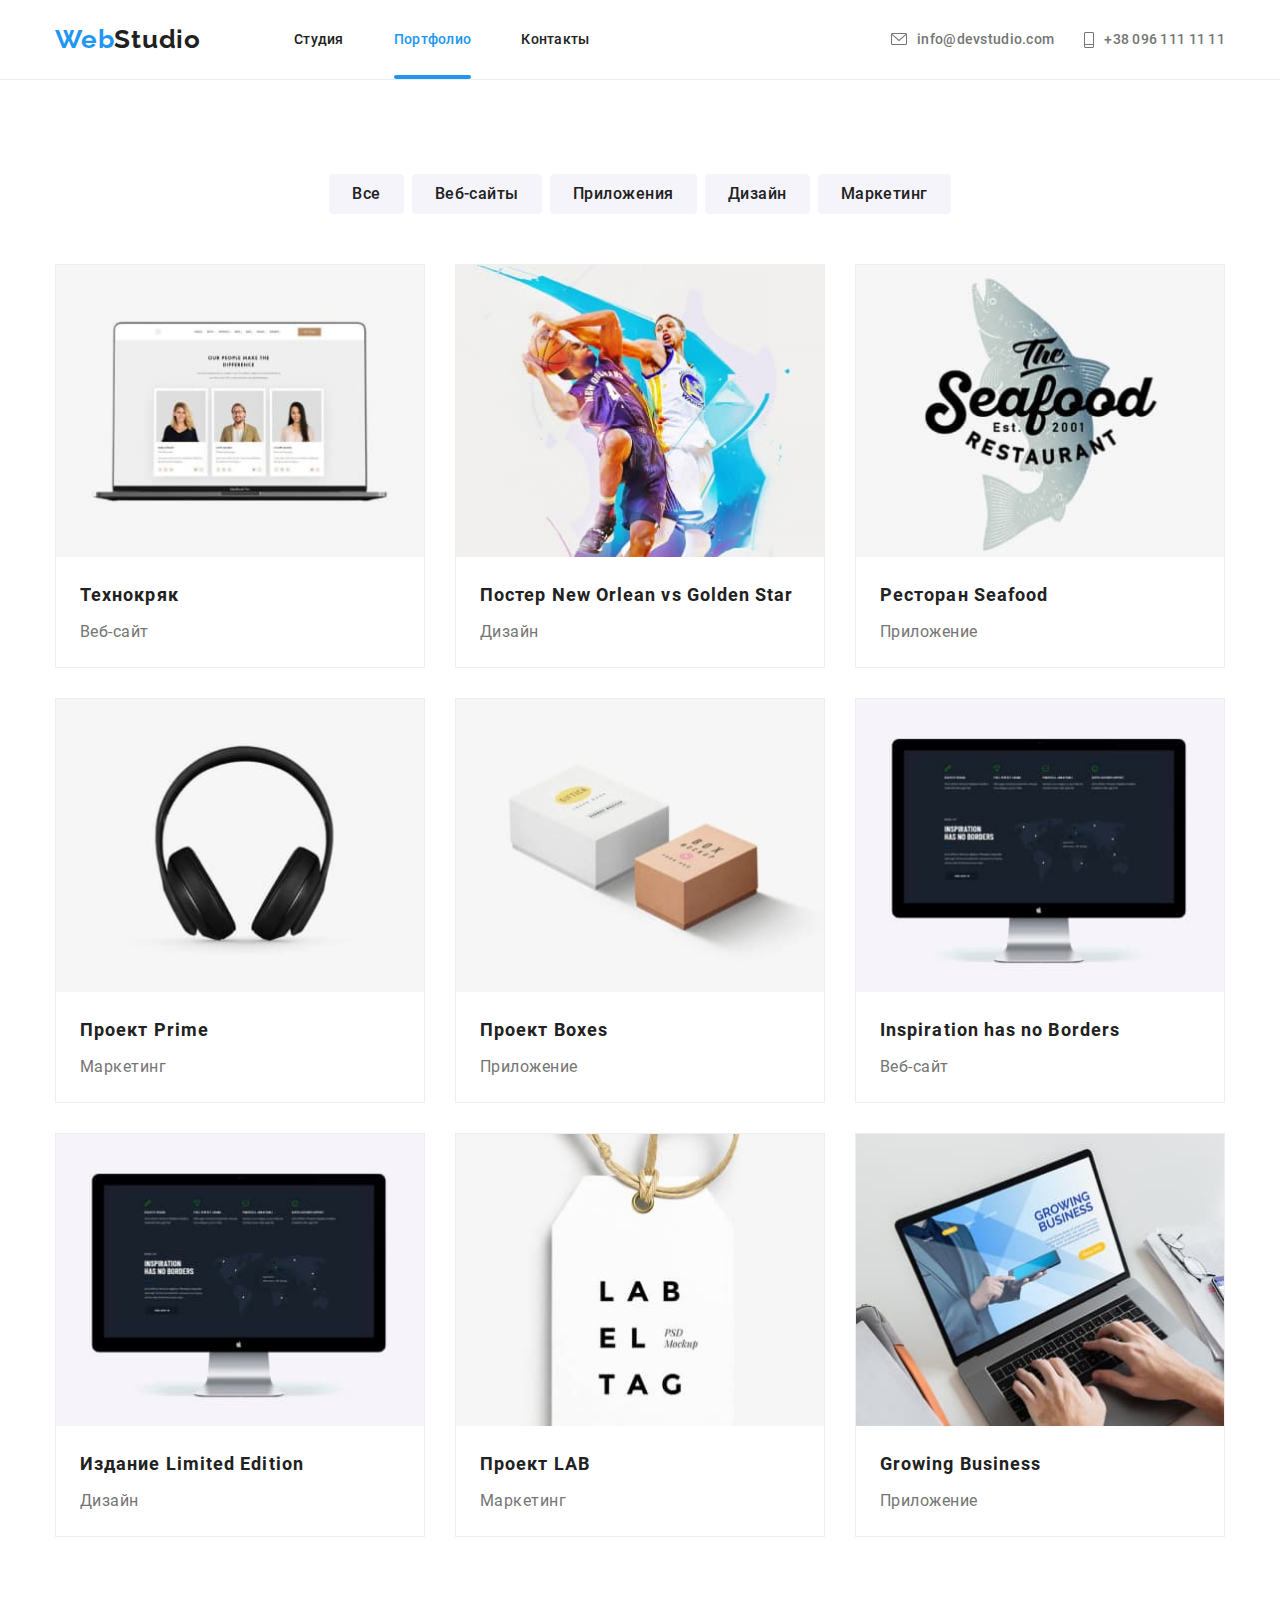
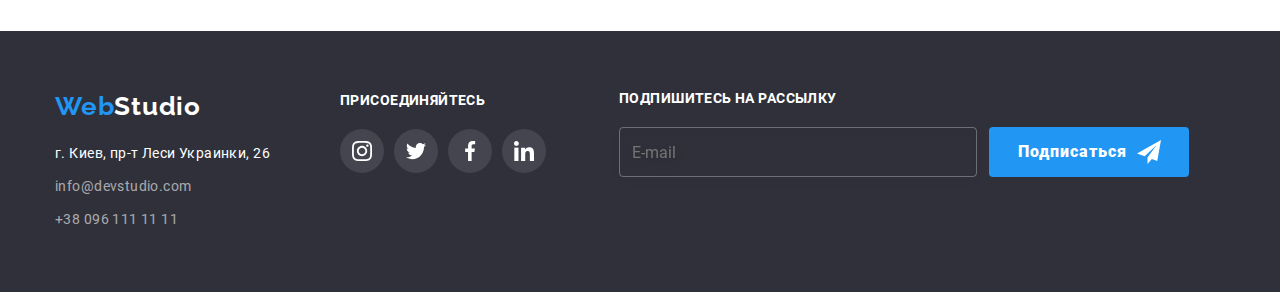
==== portfolio.html @ 69dbbf77 "Good luck" ====
<!DOCTYPE html>
<html lang="ru">

<head>
    <meta charset="UTF-8">
    <meta http-equiv="X-UA-Compatible" content="IE=edge">
    <meta name="viewport" content="width=device-width, initial-scale=1.0">
    <title>Portfolio</title>
    <link rel="stylesheet" href="css/modern-normalize.css">
    <link rel="stylesheet" href="css/styles.css">
</head>

<body>
    <header class="header header-border-bottom">
        <div class="container header-container">
            <nav class="header-navbar">
                <a href="" class="logo logo-header" href="index.html">
                    <span>Web</span><span>Studio</span>
                </a>
                <ul class="nav-menu">
                    <li class="nav-item"><a href="index.html" class="nav-link">Студия</a></li>
                    <li class="nav-item"><a href="portfolio.html" class="nav-link current">Портфолио</a></li>
                    <li class="nav-item"><a href="#" class="nav-link">Контакты</a></li>
                </ul>
            </nav>
            <ul class="header-contact-list">
                <li class="contact-item">
                    <a href="mailto:info@devstudio.com" class="nav-alt-link">
                        <svg width="16" height="12">
                            <use href="images/icons.svg#envelope"></use>
                        </svg> info@devstudio.com
                    </a>
                </li>
                <li class="contact-item">
                    <a href="tel:+380961111111" class="nav-alt-link">
                        <svg width="10" height="16">
                            <use href="images/icons.svg#smartphone"></use>
                        </svg> +38 096 111 11 11</a>
                </li>
            </ul>
        </div>
    </header>
    <main class="main">
        <section class="section works">
            <div class="container">
                <ul class="filter-buttons">
                    <li class="filter-button-item">
                        <button type="button" class="btn btn-filter">Все</button>
                    </li>
                    <li class="filter-button-item">
                        <button type="button" class="btn btn-filter">Веб-сайты</button>
                    </li>
                    <li class="filter-button-item">
                        <button type="button" class="btn btn-filter">Приложения</button>
                    </li>
                    <li class="filter-button-item">
                        <button type="button" class="btn btn-filter">Дизайн</button>
                    </li>
                    <li class="filter-button-item">
                        <button type="button" class="btn btn-filter">Маркетинг</button>
                    </li>
                </ul>
                <ul class="work-list">
                    <li class="work-item">
                        <a href="" class="work-card">
                            <div class="work-card-thumb">
                                <img src="images/portfolio/portfolio1.jpg" alt="Веб-сайт: Технокряк" width="370">
                                <p class="work-card-text">
                                    Технокряк это современная площадка распространения коронавируса. Компании используют эту платформу для цифрового шпионажа и атак на защищённые сервера конкурентов.
                                </p>
                            </div>
                            <div class="work-card-content">
                                <h3 class="work-title">Технокряк</h3>
                                <p class="work-descr">Веб-сайт</p>
                            </div>
                        </a>
                    </li>
                    <li class="work-item">
                        <a href="" class="work-card">
                            <div class="work-card-thumb">
                                <img src="images/portfolio/portfolio2.jpg" alt="Дизайн: Постер New Orlean vs Golden Star" width="370">
                                <p class="work-card-text">
                                    Постер New Orlean vs Golden Star - это лучший наш постер, который мы быстро адаптировали под нужды клиента
                                </p>
                            </div>
                            <div class="work-card-content">
                                <h3 class="work-title">Постер New Orlean vs Golden Star</h3>
                                <p class="work-descr">Дизайн</p>
                            </div>
                        </a>
                    </li>
                    <li class="work-item">
                        <a href="" class="work-card">
                            <div class="work-card-thumb">
                                <img src="images/portfolio/portfolio-1.jpg" alt="Приложение: Ресторан Seafood" width="370">
                                <p class="work-card-text">
                                    Приложение ресторана Seafood позволило быстро и эффективно оформлять заказы, вести учет блюд и ингредиентов
                                </p>
                            </div>
                            <div class="work-card-content">
                                <h3 class="work-title">Ресторан Seafood</h3>
                                <p class="work-descr">Приложение</p>
                            </div>
                        </a>
                    </li>
                    <li class="work-item">
                        <a href="" class="work-card">
                            <div class="work-card-thumb">
                                <img src="images/portfolio/portfolio-2.jpg" alt="Маркетинг: Проект Prime" width="370">
                                <p class="work-card-text">
                                    Данный проект - неплохое и компромиссное решение для внедрения современных технологий в маркетинге
                                </p>
                            </div>
                            <div class="work-card-content">
                                <h3 class="work-title">Проект Prime</h3>
                                <p class="work-descr">Маркетинг</p>
                            </div>
                        </a>
                    </li>
                    <li class="work-item">
                        <a href="" class="work-card">
                            <div class="work-card-thumb">
                                <img src="images/portfolio/portfolio5.jpg" alt="Приложение: Проект Boxes" width="370">
                                <p class="work-card-text">
                                    Lorem ipsum dolor sit, amet consectetur adipisicing elit. Consequatur quam inventore beatae? Cumque facilis, ratione facere rerum deleniti deserunt placeat, expedita eveniet magni ad perspiciatis rem dignissimos quaerat eum aspernatur? Error perferendis
                                    eveniet saepe dolorum modi expedita quam magnam, amet illum eaque cupiditate voluptatem necessitatibus quas, perspiciatis, culpa iure nesciunt similique! Fugiat, facere adipisci ipsam aspernatur impedit quaerat mollitia
                                    ullam!
                                </p>
                            </div>
                            <div class="work-card-content">
                                <h3 class="work-title">Проект Boxes</h3>
                                <p class="work-descr">Приложение</p>
                            </div>
                        </a>
                    </li>
                    <li class="work-item">
                        <a href="" class="work-card">
                            <div class="work-card-thumb">
                                <img src="images/portfolio/111.jpg" alt="Веб-сайт: Inspiration has no Borders" width="370">
                                <p class="work-card-text">
                                    Lorem ipsum dolor sit, amet consectetur adipisicing elit. Consequatur quam inventore beatae? Cumque facilis, ratione facere rerum deleniti deserunt placeat, expedita eveniet magni ad perspiciatis rem dignissimos quaerat eum aspernatur? Error perferendis
                                    eveniet saepe dolorum modi expedita quam magnam, amet illum eaque cupiditate voluptatem necessitatibus quas, perspiciatis, culpa iure nesciunt similique! Fugiat, facere adipisci ipsam aspernatur impedit quaerat mollitia
                                    ullam!
                                </p>
                            </div>
                            <div class="work-card-content">
                                <h3 class="work-title">Inspiration has no Borders</h3>
                                <p class="work-descr">Веб-сайт</p>
                            </div>
                        </a>
                    </li>
                    <li class="work-item">
                        <a href="" class="work-card">
                            <div class="work-card-thumb">
                                <img src="images/portfolio/111.jpg" alt="Дизайн: Издание Limited Edition" width="370">
                                <p class="work-card-text">
                                    Lorem ipsum dolor sit, amet consectetur adipisicing elit. Consequatur quam inventore beatae? Cumque facilis, ratione facere rerum deleniti deserunt placeat, expedita eveniet magni ad perspiciatis rem dignissimos quaerat eum aspernatur? Error perferendis
                                    eveniet saepe dolorum modi expedita quam magnam, amet illum eaque cupiditate voluptatem necessitatibus quas, perspiciatis, culpa iure nesciunt similique! Fugiat, facere adipisci ipsam aspernatur impedit quaerat mollitia
                                    ullam!
                                </p>
                            </div>
                            <div class="work-card-content">
                                <h3 class="work-title">Издание Limited Edition</h3>
                                <p class="work-descr">Дизайн</p>
                            </div>
                        </a>
                    </li>
                    <li class="work-item">
                        <a href="" class="work-card">
                            <div class="work-card-thumb">
                                <img src="images/portfolio/portfolio8.jpg" alt="Маркетинг: Проект LAB" width="370">
                                <p class="work-card-text">
                                    Lorem ipsum dolor sit, amet consectetur adipisicing elit. Consequatur quam inventore beatae? Cumque facilis, ratione facere rerum deleniti deserunt placeat, expedita eveniet magni ad perspiciatis rem dignissimos quaerat eum aspernatur? Error perferendis
                                    eveniet saepe dolorum modi expedita quam magnam, amet illum eaque cupiditate voluptatem necessitatibus quas, perspiciatis, culpa iure nesciunt similique! Fugiat, facere adipisci ipsam aspernatur impedit quaerat mollitia
                                    ullam!
                                </p>
                            </div>
                            <div class="work-card-content">
                                <h3 class="work-title">Проект LAB</h3>
                                <p class="work-descr">Маркетинг</p>
                            </div>
                        </a>
                    </li>
                    <li class="work-item">
                        <a href="" class="work-card">
                            <div class="work-card-thumb">
                                <img src="images/portfolio/2910404.jpg" alt="Приложение: Growing Business" width="370">
                                <p class="work-card-text">
                                    Lorem ipsum dolor sit, amet consectetur adipisicing elit. Consequatur quam inventore beatae? Cumque facilis, ratione facere rerum deleniti deserunt placeat, expedita eveniet magni ad perspiciatis rem dignissimos quaerat eum aspernatur? Error perferendis
                                    eveniet saepe dolorum modi expedita quam magnam, amet illum eaque cupiditate voluptatem necessitatibus quas, perspiciatis, culpa iure nesciunt similique! Fugiat, facere adipisci ipsam aspernatur impedit quaerat mollitia
                                    ullam!
                                </p>
                            </div>
                            <div class="work-card-content">
                                <h3 class="work-title">Growing Business</h3>
                                <p class="work-descr">Приложение</p>
                            </div>
                        </a>
                    </li>
                </ul>
            </div>
        </section>
    </main>
    <footer class="footer">
        <div class="container footer-container">
            <div class="address">
                <div class="logo-footer-container">
                    <a href="index.html" class="logo logo-footer">
                        <span>Web</span><span>Studio</span>
                    </a>
                </div>
                <address class="footer-address">
                <ul class="address-list">
                    <li class="address-item"><a href="" class="footer-link address-link" href="#">г. Киев, пр-т Леси Украинки, 26</a></li>
                    <li class="address-item"><a href="" class="footer-link" href="mailto:info@devstudio.com">info@devstudio.com</a> </li>
                    <li class="address-item"><a href="" class="footer-link" href="tel:+380961111111">+38 096 111 11 11</a> </li>
                </ul>
                </address>
            </div>
            <div class="socials">
                <b class="socials-title">присоединяйтесь</b>
                <ul class="socials-list">
                    <li class="soc-item">
                        <a href="" class="soc-link" href="https://www.instagram.com/">
                            <svg class="footer-social-icon" width="20" height="20">
                                <use href="images/icons.svg#instagram"></use>
                            </svg>
                        </a>
                    </li>
                    <li class="soc-item">
                        <a href="" class="soc-link" href="https://www.twitter.com/">
                            <svg class="footer-social-icon" width="20" height="20">
                                <use href="images/icons.svg#twitter"></use>
                            </svg>
                        </a>
                    </li>
                    <li class="soc-item">
                        <a href="" class="soc-link" href="https://www.facebook.com/">
                            <svg class="footer-social-icon" width="20" height="20">
                                <use href="images/icons.svg#facebook"></use>
                            </svg>
                        </a>
                    </li>
                    <li class="soc-item">
                        <a href="" class="soc-link" href="https://www.linkedin.com/">
                            <svg class="footer-social-icon" width="20" height="20">
                                <use href="images/icons.svg#linkedin"></use>
                            </svg>
                        </a>
                    </li>
                </ul>
            </div>
            <div class="subcription-block">
                <form class="subscribe-form" action="/" method="POST" name="subscribe">
                    <label for="email_subscribe" class="subsc-email-title">подпишитесь на рассылку</label>
                    <input type="email" class="subsc-email-input" placeholder="E-mail" id="email_subscribe" />
                    <button type="submit" class="subsc-button">
                        Подписаться
                        <svg class="subsc-icon-send" width="24" height="24">
                            <use href="images/icons.svg#icon_send"></use>
                        </svg>
                    </button>
                </form>
            </div>
        </div>
    </footer>
</body>

</html>
---- css/styles.css ----
@import url(../css/fonts.css);
@import url(../css/vars.css);

/* Для всього тіла сторінки */

body {
    color: var(--main-color);
    background-color: var(--bg-color);
    font-family: "Roboto", sans-serif;
    margin: 0;
    padding: 0;
}

.visually-hidden {
    position: absolute;
    width: 1px;
    height: 1px;
    margin: -1px;
    border: 0;
    padding: 0;
    white-space: nowrap;
    clip-path: inset(100%);
    clip: rect(0 0 0 0);
    overflow: hidden;
}


/* для всіх кнопок */

.btn {
    cursor: pointer;
}


/* для всіх p */

p {
    margin: 0;
    padding: 0;
}

img {
    display: block;
    max-width: 100%;
    height: auto;
}


/* глобальний контейнер */

.container {
    width: 1200px;
    padding-left: 15px;
    padding-right: 15px;
    margin: 0 auto;
}


/* для всіх секцій */

.section {
    padding-top: 94px;
    padding-bottom: 94px;
}


/* колір посилання на поточну сторінку в nav */

a.current {
    color: var(--hover-color);
    position: relative;
}

.current::after {
    position: absolute;
    content: '';
    opacity: 1;
    display: block;
    bottom: 0;
    cursor: pointer;
    width: 100%;
    height: 4px;
    margin-top: 8px;
    background-color: var(--hover-color);
    background-size: auto;
    border-radius: 2px;
}


/****************************/


/*           Modal          */


/****************************/

.backdrop.is-hidden {
    visibility: hidden;
    opacity: 0;
    pointer-events: none;
}

.backdrop {
    position: fixed;
    top: 0;
    left: 0;
    right: 0;
    width: 100%;
    height: 100%;
    overflow-y: scroll;
    background-color: rgba(0, 0, 0, 0.2);
    opacity: 1;
    visibility: visible;
    transition: opacity 250ms cubic-bezier(0.4, 0, 0.2, 1), visibility 250ms cubic-bezier(0.4, 0, 0.2, 1);
}

.backdrop .close {
    position: absolute;
    top: 8px;
    right: 8px;
    width: 30px;
    height: 30px;
    border: 0;
    border-radius: 50%;
    background: var(--bg-color);
    box-shadow: 0px 2px 1px rgba(0, 0, 0, 0.2), 0px 1px 1px rgba(0, 0, 0, 0.14), 0px 1px 3px rgba(0, 0, 0, 0.12);
    cursor: pointer;
}

.form-icon-close {
    display: block;
    fill: black;
    transition: fill 250ms cubic-bezier(0.4, 0, 0.2, 1)
}

.backdrop .close:hover .form-icon-close,
.backdrop .close:focus .form-icon-close {
    fill: var(--hover-color);
}

.form-backdrop {
    position: absolute;
    top: 50%;
    transform: translate(-50%, -50%);
    left: 50%;
    padding: 40px;
    width: 528px;
    height: 581px;
    background-color: var(--bg-color);
    box-shadow: 0px 2px 1px rgba(0, 0, 0, 0.2), 0px 1px 1px rgba(0, 0, 0, 0.14), 0px 1px 3px rgba(0, 0, 0, 0.12);
    border-radius: 4px;
}

@media screen and (max-height: 580px) {
    .form-backdrop {
        top: 0;
        height: 100%;
        transform: translate(-50%, 0);
        overflow: auto;
    }
}

.order-title {
    margin-top: 0;
    font-style: normal;
    font-weight: 700;
    font-size: 20px;
    line-height: 1.15;
    text-align: center;
    letter-spacing: 0.03em;
    color: #212121;
}

.form-group {
    margin-top: 10px;
}

.form-alt-group {
    margin-top: 20px;
    margin-bottom: 30px;
    text-align: center;
    position: relative;
}

.form-label {
    margin-bottom: 4px;
    line-height: 1.14;
    font-family: 'Roboto';
    font-style: normal;
    font-weight: 400;
    font-size: 12px;
    letter-spacing: 0.01em;
    color: var(--secondary-color)
}

.input-container {
    position: relative;
}

.form-input {
    width: 100%;
    height: 38px;
    display: block;
    background-color: var(--bg-color);
    margin: 0;
    padding: 10px 20px;
    padding-left: 40px;
    font: inherit;
    box-shadow: none;
    border: 1px solid rgba(33, 33, 33, 0.2);
    border-radius: 4px;
    outline: none;
    transition-property: border-color;
    transition-duration: 250ms;
    transition-timing-function: cubic-bezier(0.4, 0, 0.2, 1);
}

.area-input {
    width: 100%;
    height: 120px;
    padding-left: 12px;
    padding-right: 12px;
    padding-top: 16px;
    padding-bottom: 16px;
    font: inherit;
    box-shadow: none;
    border: 1px solid rgba(33, 33, 33, 0.2);
    border-radius: 4px;
    outline: none;
    transition-property: border-color;
    transition-duration: 250ms;
    transition-timing-function: cubic-bezier(0.4, 0, 0.2, 1);
}

.area-input:focus {
    border-color: var(--hover-color);
}

.form-icon {
    position: absolute;
    top: 50%;
    left: 10px;
    transform: translateY(-50%);
    fill: var(--main-color);
    transition-property: fill;
    transition-duration: 250ms;
    transition-timing-function: cubic-bezier(0.4, 0, 0.2, 1);
}

.form-input:focus {
    border-color: var(--hover-color);
}

.form-input:focus+.form-icon {
    fill: var(--hover-color);
}

.from-agree-text {
    color: var(--secondary-color);
    font-family: 'Roboto';
    font-weight: 400;
    font-size: 14px;
    line-height: 1.71;
    letter-spacing: 0.03em;
}

.from-agree-text a {
    color: var(--hover-color);
}

.form-label-checkbox {
    display: flex;
    justify-content: flex-start;
    align-items: center;
}

.check-container {
    width: 16px;
    height: 15px;
    border: 2px solid var(--main-color);
    border-radius: 4px;
    margin-right: 7px;
}

.form-icon-check {
    display: none;
}

.form-checkbox:checked+.form-label-checkbox .check-container {
    background-color: var(--hover-color);
    border-color: var(--hover-color);
}

.form-checkbox:checked+.form-label-checkbox .form-icon-check {
    display: block;
}

.button-container {
    margin-top: 30px;
    display: flex;
    align-items: center;
    justify-content: center;
}

.form-button {
    background-color: var(--hover-color);
    color: var(--bg-color);
    display: inline-block;
    vertical-align: middle;
    cursor: pointer;
    font-size: 16px;
    line-height: 1.87;
    text-decoration: none;
    border: none;
    box-shadow: 0px 4px 4px rgb(0 0 0 / 15%);
    border-radius: 4px;
    min-width: 200px;
    min-height: 50px;
    letter-spacing: 0.06em;
    transition-property: background-color;
    transition-duration: 250ms;
    transition-timing-function: cubic-bezier(0.4, 0, 0.2, 1);
}

.form-button:hover,
.form-button:focus {
    background-color: var(--btn-hover-color);
}


/****************************/


/*          header          */


/****************************/

.header {
    border-bottom: 1px solid transparent;
    height: 80px;
}

.header-container {
    display: flex;
    align-items: center;
    justify-content: space-between;
    height: 100%;
}


/* на сторінці portfolio */

.header-border-bottom {
    border-bottom: 1px solid var(--border-color);
}


/* Панель навігації шапки - nav */

.header-navbar {
    display: flex;
    align-items: center;
}


/* Меню навігації */

.nav-menu {
    display: flex;
    list-style: none;
    padding: 0;
    margin: 0;
}


/* Елемент меню навігації, крім останнього */

.nav-item:not(:last-child) {
    margin-right: 50px;
}


/* посилання в елементах меню шапки */

.nav-link {
    padding-top: 32px;
    padding-bottom: 32px;
    font-weight: 500;
    font-size: 14px;
    line-height: 1.14;
    letter-spacing: 0.02em;
    text-decoration: none;
    color: var(--main-color);
    transition-property: color;
    transition-duration: 250ms;
    transition-timing-function: cubic-bezier(0.4, 0, 0.2, 1);
}


/* hover і focus посилання в елементах меню шапки */

.nav-link:hover,
.nav-link:focus {
    color: var(--hover-color);
}


/* список контактів в шапці */

.header-contact-list {
    display: flex;
    list-style: none;
    padding: 0;
    margin: 0;
}


/* елемент списку контактів в шапці, крім останнього */

.contact-item:not(:last-child) {
    margin-right: 30px;
}


/* посилання в елементах списку контактів шапки */

.nav-alt-link {
    display: flex;
    align-items: center;
    -webkit-box-align: center;
    font-weight: 500;
    font-size: 14px;
    line-height: 1.14;
    letter-spacing: 0.02em;
    text-decoration: none;
    color: var(--secondary-color);
    transition-property: color;
    transition-duration: 250ms;
    transition-timing-function: cubic-bezier(0.4, 0, 0.2, 1);
}


/* hover і focus посилання в елементах меню шапки */

.nav-alt-link:hover,
.nav-alt-link:focus {
    color: var(--hover-color);
}

.nav-alt-link svg {
    fill: var(--secondary-color);
    margin-right: 10px;
    transition-property: fill;
    transition-duration: 250ms;
    transition-timing-function: cubic-bezier(0.4, 0, 0.2, 1);
}

.nav-alt-link:hover svg,
.nav-alt-link:focus svg {
    fill: var(--hover-color);
}


/* текстовий логотип */

.logo {
    text-decoration: none;
    font-family: "Raleway", sans-serif;
    font-weight: 700;
    font-size: 26px;
    color: var(--main-color);
    line-height: 1.19;
    letter-spacing: 0.03em;
}


/* преша частина текстового логотипу */

.logo>span:first-child {
    color: var(--hover-color);
}


/* logo-header*/

.logo-header {
    margin-right: 93px;
}


/****************************/


/*        index.html        */


/****************************/


/* секція hero */

.hero {
    padding-top: 200px;
    padding-bottom: 200px;
    text-align: center;
    background-color: var(--bg-hero-color);
    background-image: linear-gradient(to right, rgba(47, 48, 58, 0.4), rgba(47, 48, 58, 0.8)), url('../images/hero.jpeg');
    background-repeat: no-repeat;
    background-size: cover;
    background-position: center;
    background-attachment: fixed;
}


/* основний надпис секції */

.hero-title {
    margin: 0 auto;
    width: 696px;
    font-weight: 900;
    font-size: 44px;
    line-height: 1.36;
    text-align: center;
    letter-spacing: 0.06em;
    text-transform: uppercase;
    color: var(--bg-color);
}


/* основна (і єдина) кнопка в hero - замовити  */

.order-btn {
    width: 200px;
    height: 50px;
    margin-top: 30px;
    background-color: var(--hover-color);
    border: 1px solid var(--hover-color);
    border-radius: 4px;
    font-family: "Roboto";
    font-weight: 700;
    font-size: 16px;
    line-height: 1.88;
    text-align: center;
    letter-spacing: 0.06em;
    color: var(--bg-color);
    transition-property: background-color, box-shadow;
    transition-duration: 250ms;
    transition-timing-function: cubic-bezier(0.4, 0, 0.2, 1);
}

.order-btn:hover,
.order-btn:focus {
    box-shadow: 0px 4px 4px rgba(0, 0, 0, 0.15);
    background-color: var(--btn-hover-color);
}


/* список характеристик */

.detail-list {
    list-style: none;
    display: flex;
    padding: 0;
    margin: 0;
}


/* елемент списку характеристик */

.detail-item {
    width: 270px;
}


/* icon advantage */

.icon-adv-container {
    display: flex;
    align-items: center;
    -webkit-box-align: center;
    justify-content: center;
    height: 120px;
    margin-bottom: 30px;
    border-radius: 4px;
    background-color: #f5f4fa;
}


/* елемент списку характеристик - відступи */

.detail-item:not(:last-child) {
    margin-right: 30px;
}


/* заголовки в елементах списку характерситик */

.detail-title {
    font-weight: 700;
    font-size: 14px;
    line-height: 1.14;
    letter-spacing: 0.03em;
    text-transform: uppercase;
    padding: 0;
    margin: 0;
}


/* текст в елементах списку характерситик */

.detail-descr {
    font-size: 14px;
    line-height: 1.71;
    letter-spacing: 0.03em;
    color: var(--secondary-color);
    margin: 0;
    margin-top: 10px;
}


/* секція - чим займається веб-студія */

.activity-section {
    padding-top: 0;
}


/* заголовок секції зайнятості */

.activity-title {
    font-weight: 700;
    font-size: 36px;
    line-height: 1.17;
    text-align: center;
    letter-spacing: 0.03em;
    margin-top: 0;
    margin-bottom: 50px;
    padding: 0;
}


/* список з зображеннями зайнятості */

.img-activity-container {
    display: flex;
    list-style: none;
    padding: 0;
    margin: 0;
}


/* елемент списку зайнятості - відступи */

.activity-item:not(:last-child) {
    margin-right: 30px;
}

.activity-item {
    position: relative;
}

.activity-descr {
    position: absolute;
    bottom: 0;
    width: 100%;
    background: rgba(47, 48, 58, 0.8);
    color: #fff;
    text-align: center;
    border-radius: 0px 0px 4px 4px;
    font-weight: 700;
    font-size: 14px;
    line-height: 1.14;
    padding-top: 27px;
    padding-bottom: 27px;
    margin: 0;
}


/* секція опису команди */

.team {
    background-color: var(--button-border-color);
}


/* заголовк секції команди */

.team-title {
    font-weight: 700;
    font-size: 36px;
    line-height: 1.17;
    text-align: center;
    letter-spacing: 0.03em;
    color: var(--main-color);
    padding: 0;
    margin-top: 0;
    margin-bottom: 50px;
}


/* список працівників компанії з зображеннями */

.img-team-container {
    display: flex;
    list-style: none;
    padding: 0;
    margin: 0;
}


/* елемент списку - працівник */

.team-item {
    background: var(--bg-color);
    /* material shadow v1 */
    box-shadow: 0px 1px 3px rgba(0, 0, 0, 0.12), 0px 1px 1px rgba(0, 0, 0, 0.14), 0px 2px 1px rgba(0, 0, 0, 0.2);
    border-radius: 0px 0px 4px 4px;
    padding-bottom: 30px;
}


/* елемент списку - працівник - відступ */

.team-item:not(:last-child) {
    margin-right: 30px;
}


/* Прізвище, ім'я - як тайтл */

.teammate {
    font-weight: 500;
    font-size: 16px;
    line-height: 1.19;
    letter-spacing: 0.03em;
    text-align: center;
    margin: 0;
    padding: 0;
    margin-top: 30px;
}


/* посада працівника */

.position {
    font-size: 16px;
    line-height: 1.19;
    text-align: center;
    letter-spacing: 0.03em;
    color: var(--secondary-color);
    margin-top: 10px;
    margin-bottom: 16px;
}


/* social */

.teammate-social {
    display: flex;
    align-items: center;
    justify-content: center;
}

.teammate-social-link {
    display: flex;
    height: 44px;
    border-radius: 50%;
    padding: 12px;
    -webkit-box-pack: center;
    -ms-flex-pack: center;
    justify-content: center;
    -webkit-box-align: center;
    -ms-flex-align: center;
    align-items: center;
    transition-property: background-color;
    transition-duration: 250ms;
    transition-timing-function: cubic-bezier(0.4, 0, 0.2, 1);
}

.teammate-social-link:hover,
.teammate-social-link:focus {
    background-color: var(--hover-color);
}

.teammate-social-link:not(:last-child) {
    margin-right: 10px;
}

.teammate-social-icon {
    fill: var(--social-icon-fill);
    transition-property: fill;
    transition-duration: 250ms;
    transition-timing-function: cubic-bezier(0.4, 0, 0.2, 1);
}

.teammate-social-link:hover .teammate-social-icon,
.teammate-social-link:focus .teammate-social-icon {
    fill: var(--bg-color);
}


/* Постійні клієнти - h2 */

.clients-title {
    font-weight: 700;
    font-size: 36px;
    line-height: 1.17;
    text-align: center;
    letter-spacing: 0.03em;
    color: var(--main-color);
    padding: 0;
    margin-top: 0;
    margin-bottom: 50px;
}


/* ul - clients */

.clients-list {
    display: flex;
    list-style: none;
    padding: 0;
    margin: 0;
    justify-content: center;
}

.client-item {
    width: calc((100% - 5 * 30px) / 6);
    margin-bottom: 0;
}

.client-item:not(:last-child) {
    margin-right: 30px;
}

.client-link {
    display: flex;
    -webkit-box-pack: center;
    justify-content: center;
    -webkit-box-align: center;
    align-items: center;
    height: 90px;
    border: 1px solid var(--social-icon-fill);
    border-radius: 4px;
    color: var(--social-icon-fill);
    transition-property: border;
    transition-duration: 250ms;
    transition-timing-function: cubic-bezier(0.4, 0, 0.2, 1);
}

.icon-company {
    fill: var(--social-icon-fill);
    transition-property: fill;
    transition-duration: 250ms;
    transition-timing-function: cubic-bezier(0.4, 0, 0.2, 1);
}

.client-link:hover,
.client-link:focus {
    border: 1px solid var(--hover-color);
}

.client-link:hover .icon-company,
.client-link:focus .icon-company {
    fill: var(--hover-color);
}


/****************************/


/*      portfolio.html      */


/****************************/


/* список секції фільтру */

.filter-buttons {
    display: flex;
    list-style: none;
    justify-content: center;
    flex-wrap: wrap;
    padding: 0;
    margin-top: 0;
    margin-bottom: 50px;
}


/* елемент списку фільтру */

.filter-button-item:not(:last-child) {
    margin-right: 8px;
}


/* кнопки у фільтрі */

.btn-filter {
    padding-left: 22px;
    padding-right: 22px;
    padding-top: 6px;
    padding-bottom: 6px;
    font-family: Roboto;
    font-size: 16px;
    font-weight: 500;
    color: var(--main-color);
    background-color: var(--button-border-color);
    border: 1px solid var(--button-border-color);
    border-radius: 4px;
    line-height: 1.62;
    letter-spacing: 0.03em;
    transition-property: background-color, border, color, box-shadow;
    transition-duration: 250ms;
    transition-timing-function: cubic-bezier(0.4, 0, 0.2, 1);
}


/* hover і focus кнопки у фільтрі */

.btn-filter:hover,
.btn-filter:focus {
    background-color: var(--hover-color);
    border: 1px solid var(--hover-color);
    color: var(--bg-color);
    box-shadow: 0px 3px 1px rgba(0, 0, 0, 0.1), 0px 1px 2px rgba(0, 0, 0, 0.08), 0px 2px 2px rgba(0, 0, 0, 0.12);
}


/* список робіт */

.work-list {
    list-style: none;
    display: flex;
    flex-wrap: wrap;
    padding: 0;
    margin-right: 0;
    margin-bottom: 0;
    margin-left: calc(-1 * var(--work-card-set-gap));
    margin-top: calc(-1 * var(--work-card-set-gap));
}


/* елемент списку робіт - li */

.work-item {
    flex-basis: calc(100% / 3 - var(--work-card-set-gap));
    margin-left: var(--work-card-set-gap);
    margin-top: var(--work-card-set-gap);
}


/* елемент списку робіт - article */

.work-card {
    box-sizing: border-box;
    overflow: hidden;
    display: block;
    text-decoration: none;
    color: currentColor;
    border: 1px solid var(--item-border-color);
    transition-property: box-shadow;
    transition-duration: 250ms;
    transition-timing-function: cubic-bezier(0.4, 0, 0.2, 1);
}

.work-card:hover,
.work-card:focus {
    box-shadow: 0px 1px 1px rgba(0, 0, 0, 0.12), 0px 4px 4px rgba(0, 0, 0, 0.06), 1px 4px 6px rgba(0, 0, 0, 0.16);
}


/* текстовий контент списку робіт  - контейнер */

.work-card-content {
    padding-top: 20px;
    padding-bottom: 20px;
    padding-left: 24px;
    padding-right: 24px;
}


/* заголовки елементів списку робіт */

.work-title {
    font-weight: 700;
    font-size: 18px;
    line-height: 2;
    letter-spacing: 0.06em;
    margin-bottom: 4px;
    margin-top: 0;
    margin-left: 0;
    margin-right: 0;
    padding: 0;
}


/* тексти елементів списку робіт  */

.work-descr {
    font-weight: 400;
    font-size: 16px;
    line-height: 1.88;
    letter-spacing: 0.03em;
    margin: 0;
    padding: 0;
    color: var(--secondary-color);
}

.work-card-thumb {
    position: relative;
    overflow: hidden;
}

.work-card-text {
    position: absolute;
    top: 0;
    opacity: 0;
    padding: 63px 24px 63px 24px;
    align-items: center;
    width: 100%;
    height: 100%;
    background-color: rgba(33, 149, 243, 0.9);
    border-top-left-radius: 5px;
    border-top-right-radius: 5px;
    border-bottom: 0;
    margin: 0;
    color: #fff;
    font-weight: 400;
    font-size: 18px;
    line-height: 1.56;
    letter-spacing: 0.03em;
    transform: translateY(294px);
    transition-property: opacity, transform;
    transition-duration: 250ms;
    transition-timing-function: cubic-bezier(0.4, 0, 0.2, 1);
}

.work-card:hover .work-card-text,
.work-card:focus .work-card-text {
    opacity: 1;
    transform: translateY(0px)
}


/*****************************/


/*           футер           */


/*****************************/


/* футер */

.footer {
    background-color: var(--alt-bg-color);
    padding-top: 60px;
    padding-bottom: 60px;
}

.address {
    margin-right: 70px;
}


/* лого в футері */

.logo-footer-container {
    margin-bottom: 20px;
}


/* друга частина лого в футері */

.logo-footer span:last-child {
    color: var(--bg-color);
}


/* елемент address футеру */

.footer-address {
    margin: 0;
    padding: 0;
}


/* список контактів у футері */

.address-list {
    list-style: none;
    padding: 0;
    margin: 0;
}


/* елементи списку контактів у футері */

.address-item:not(:last-child) {
    margin-bottom: 9px;
}


/* посилання контактів у футері */

.footer-link {
    font-style: normal;
    text-decoration: none;
    color: var(--footer-link-color);
    font-size: 14px;
    line-height: 1.71;
    letter-spacing: 0.03em;
}


/* притаманно лише для адреси */

.address-link {
    color: var(--bg-color);
}

.footer-container {
    display: flex;
    flex-wrap: nowrap;
}

.socials {
    margin-right: 73px;
}

.socials-title {
    text-transform: uppercase;
    display: inline-block;
    margin-bottom: 20px;
    font-weight: 700;
    font-size: 14px;
    line-height: 1.14;
    letter-spacing: 0.03em;
    color: var(--bg-color);
}

.socials-list {
    display: flex;
    list-style: none;
    margin: 0;
    padding: 0;
}

.soc-item:not(:last-child) {
    margin-right: 10px;
}

.soc-link {
    display: flex;
    justify-content: center;
    align-items: center;
    width: 44px;
    height: 44px;
    border-radius: 50%;
    background-color: rgba(255, 255, 255, 0.1);
    color: var(--bg-color);
    transition-property: background-color;
    transition-duration: 250ms;
    transition-timing-function: cubic-bezier(0.4, 0, 0.2, 1);
}

.soc-link:hover,
.soc-link:focus {
    background-color: var(--hover-color);
}

.footer-social-icon {
    fill: var(--bg-color);
}

.subcription-block {
    width: 570px;
}

.subscribe-form {
    display: flex;
    align-items: flex-start;
    justify-content: center;
    flex-direction: column;
    position: relative;
}

.subsc-email-title {
    font-weight: 700;
    font-size: 14px;
    line-height: 1.14;
    letter-spacing: 0.03em;
    color: var(--bg-color);
    text-transform: uppercase;
    margin-bottom: 20px;
}

.subsc-email-input {
    width: 358px;
    height: 50px;
    font-size: 16px;
    padding-left: 12px;
    border: 1px solid rgba(255, 255, 255, 0.3);
    filter: drop-shadow(0px 4px 4px rgba(0, 0, 0, 0.15));
    border-radius: 4px;
    background-color: inherit;
    color: #757575;
}

.subsc-button {
    position: absolute;
    margin-bottom: 0;
    bottom: 0;
    right: 0;
    width: 200px;
    display: flex;
    justify-content: left;
    align-items: center;
    font-weight: 900;
    padding-top: 10px;
    padding-bottom: 10px;
    padding-left: 29px;
    padding-right: 28px;
    overflow: hidden;
    border: 0;
    background-color: var(--hover-color);
    color: var(--bg-color);
    font-size: 16px;
    line-height: 1.87;
    text-decoration: none;
    border-radius: 4px;
    min-width: 200px;
    min-height: 50px;
    letter-spacing: 0.06em;
    transition-property: background-color;
    transition-duration: 500ms;
    transition-timing-function: cubic-bezier(0.4, 0, 0.2, 1);
}

.subsc-button .subsc-icon-send {
    position: absolute;
    right: 28px;
    transition-property: transform;
    transition-duration: 250ms;
    transition-timing-function: cubic-bezier(0.4, 0, 0.2, 1);
}

.subsc-button:hover,
.subsc-button:focus {
    background-color: var(--btn-hover-color);
}

.subsc-button:hover .subsc-icon-send,
.subsc-button:focus .subsc-icon-send {
    transform: translate(60%, -40%) rotate(45deg);
}


/********/
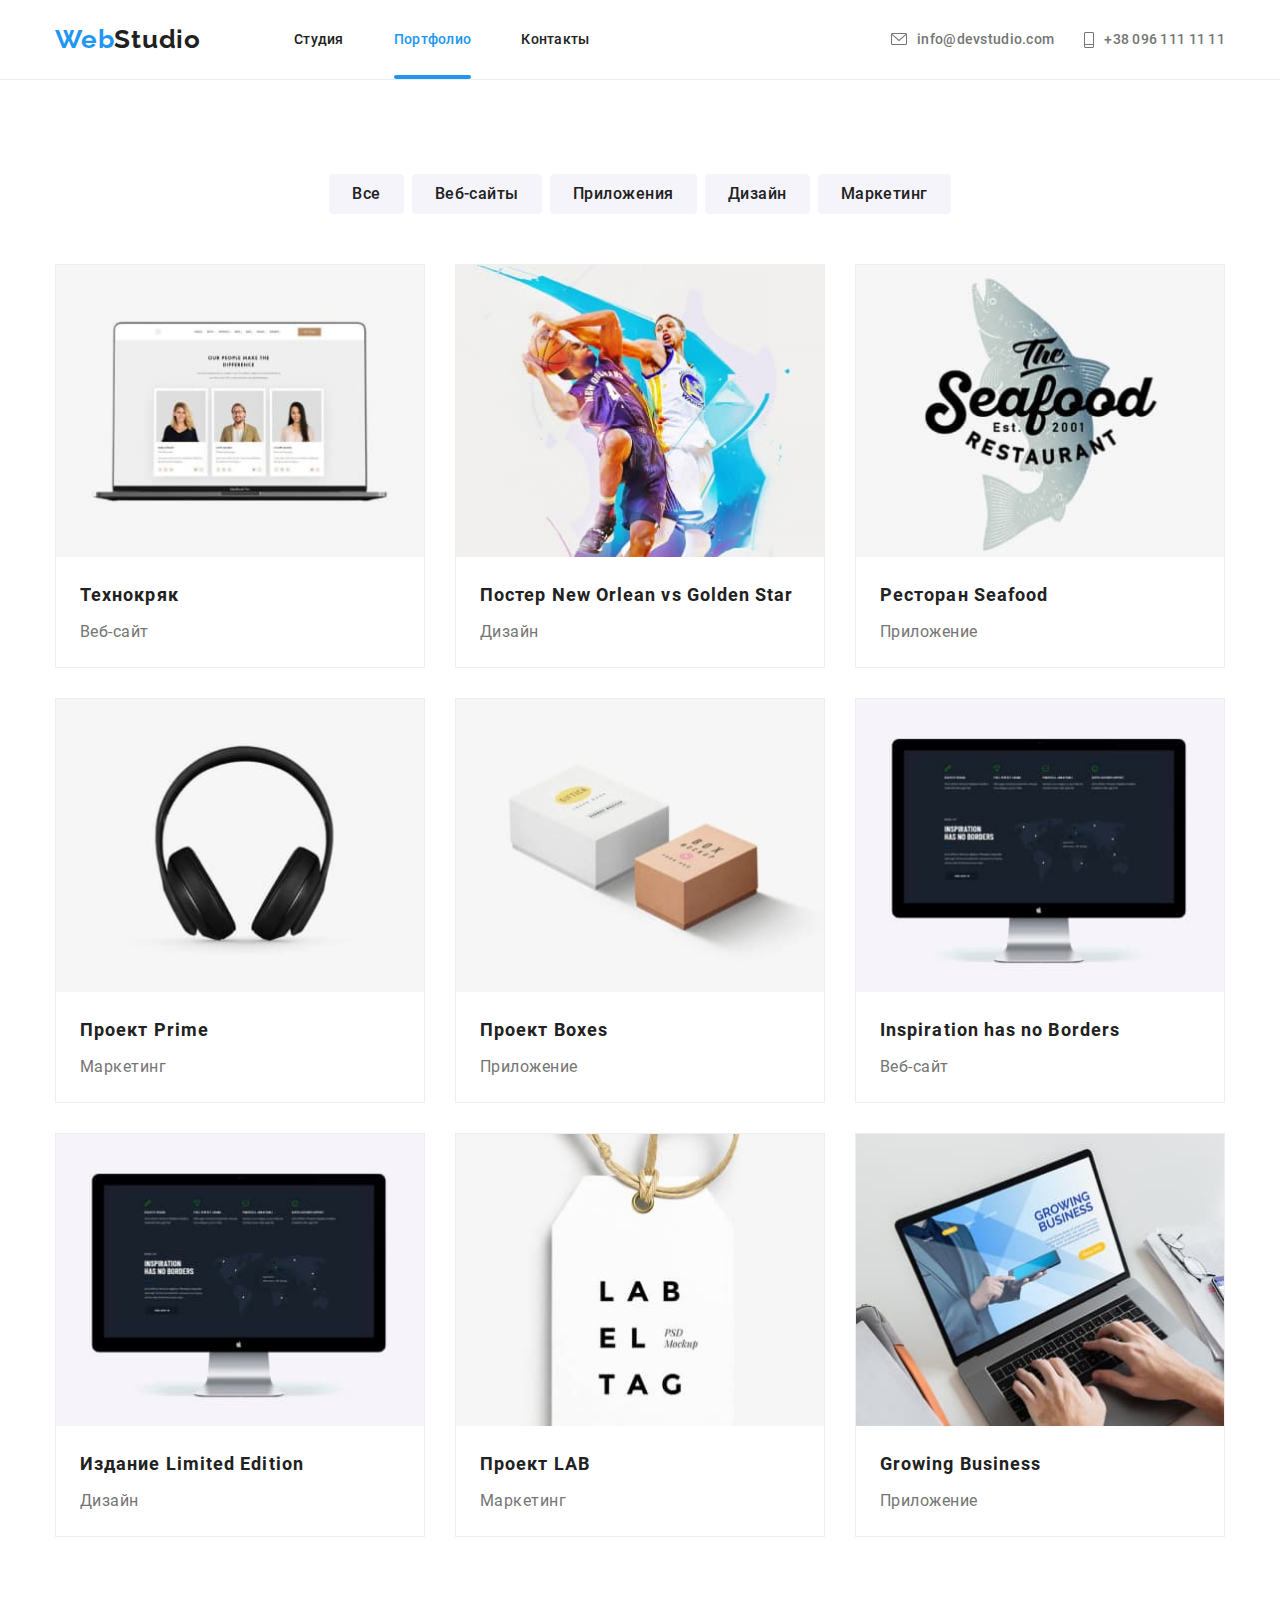
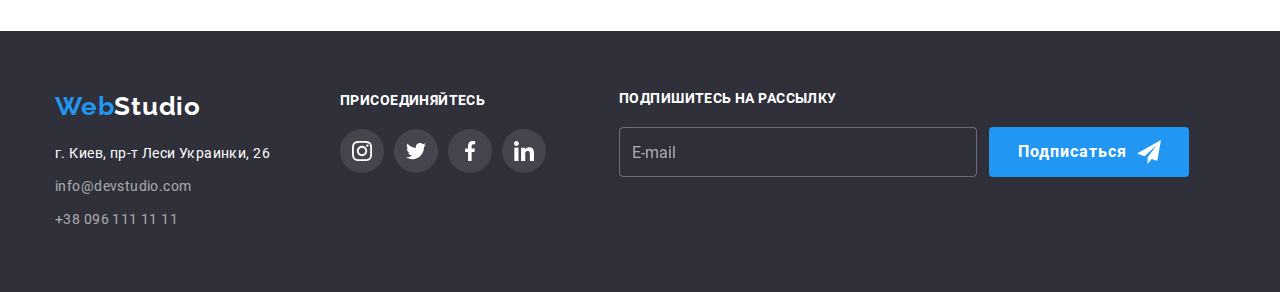
==== commit 97ff7568: "Виправлення" ====
--- a/portfolio.html
+++ b/portfolio.html
@@ -254,7 +254,7 @@
                 <form class="subscribe-form" action="/" method="POST" name="subscribe">
                     <label for="email_subscribe" class="subsc-email-title">подпишитесь на рассылку</label>
                     <input type="email" class="subsc-email-input" placeholder="E-mail" id="email_subscribe" />
-                    <button type="submit" class="subsc-button">
+                    <button type="submit" class="btn subsc-button">
                         Подписаться
                         <svg class="subsc-icon-send" width="24" height="24">
                             <use href="images/icons.svg#icon_send"></use>
--- a/css/styles.css
+++ b/css/styles.css
@@ -117,20 +117,24 @@
 
 .backdrop .close {
     position: absolute;
+    padding: 0;
     top: 8px;
     right: 8px;
     width: 30px;
     height: 30px;
-    border: 0;
+    display: flex;
+    justify-content: center;
+    align-items: center;
+    border: 1px solid rgba(0, 0, 0, 0.1);
     border-radius: 50%;
     background: var(--bg-color);
-    box-shadow: 0px 2px 1px rgba(0, 0, 0, 0.2), 0px 1px 1px rgba(0, 0, 0, 0.14), 0px 1px 3px rgba(0, 0, 0, 0.12);
     cursor: pointer;
 }
 
 .form-icon-close {
     display: block;
-    fill: black;
+    margin: 0;
+    fill: var(--main-text-color);
     transition: fill 250ms cubic-bezier(0.4, 0, 0.2, 1)
 }
 
@@ -169,7 +173,7 @@
     line-height: 1.15;
     text-align: center;
     letter-spacing: 0.03em;
-    color: #212121;
+    color: var(--main-color);
 }
 
 .form-group {
@@ -184,6 +188,7 @@
 }
 
 .form-label {
+    display: block;
     margin-bottom: 4px;
     line-height: 1.14;
     font-family: 'Roboto';
@@ -205,8 +210,14 @@
     background-color: var(--bg-color);
     margin: 0;
     padding: 10px 20px;
-    padding-left: 40px;
-    font: inherit;
+    padding-left: 42px;
+    line-height: 1.14;
+    font-family: 'Roboto';
+    font-style: normal;
+    font-weight: 400;
+    font-size: 12px;
+    letter-spacing: 0.01em;
+    color: var(--main-text-color);
     box-shadow: none;
     border: 1px solid rgba(33, 33, 33, 0.2);
     border-radius: 4px;
@@ -219,11 +230,17 @@
 .area-input {
     width: 100%;
     height: 120px;
-    padding-left: 12px;
-    padding-right: 12px;
-    padding-top: 16px;
-    padding-bottom: 16px;
-    font: inherit;
+    padding-left: 16px;
+    padding-right: 16px;
+    padding-top: 12px;
+    padding-bottom: 12px;
+    line-height: 1.14;
+    font-family: 'Roboto';
+    font-style: normal;
+    font-weight: 400;
+    font-size: 12px;
+    letter-spacing: 0.01em;
+    color: var(--main-text-color);
     box-shadow: none;
     border: 1px solid rgba(33, 33, 33, 0.2);
     border-radius: 4px;
@@ -231,6 +248,11 @@
     transition-property: border-color;
     transition-duration: 250ms;
     transition-timing-function: cubic-bezier(0.4, 0, 0.2, 1);
+    resize: none;
+}
+
+.area-input::placeholder {
+    color: rgba(117, 117, 117, 0.5);
 }
 
 .area-input:focus {
@@ -240,7 +262,7 @@
 .form-icon {
     position: absolute;
     top: 50%;
-    left: 10px;
+    left: 15px;
     transform: translateY(-50%);
     fill: var(--main-color);
     transition-property: fill;
@@ -273,6 +295,7 @@
     display: flex;
     justify-content: flex-start;
     align-items: center;
+    padding-left: 14px;
 }
 
 .check-container {
@@ -281,10 +304,16 @@
     border: 2px solid var(--main-color);
     border-radius: 4px;
     margin-right: 7px;
+    transition-property: background-color, border-color;
+    transition-duration: 250ms;
+    transition-timing-function: cubic-bezier(0.4, 0, 0.2, 1);
 }
 
 .form-icon-check {
     display: none;
+    transition-property: display;
+    transition-duration: 250ms;
+    transition-timing-function: cubic-bezier(0.4, 0, 0.2, 1);
 }
 
 .form-checkbox:checked+.form-label-checkbox .check-container {
@@ -309,8 +338,9 @@
     display: inline-block;
     vertical-align: middle;
     cursor: pointer;
+    font-weight: 700;
     font-size: 16px;
-    line-height: 1.87;
+    line-height: 1.88;
     text-decoration: none;
     border: none;
     box-shadow: 0px 4px 4px rgb(0 0 0 / 15%);
@@ -1018,15 +1048,14 @@
 .work-card-text {
     position: absolute;
     top: 0;
+    left: 0;
     opacity: 0;
     padding: 63px 24px 63px 24px;
     align-items: center;
     width: 100%;
     height: 100%;
     background-color: rgba(33, 149, 243, 0.9);
-    border-top-left-radius: 5px;
-    border-top-right-radius: 5px;
-    border-bottom: 0;
+    border: none;
     margin: 0;
     color: #fff;
     font-weight: 400;
@@ -1203,13 +1232,19 @@
 .subsc-email-input {
     width: 358px;
     height: 50px;
-    font-size: 16px;
     padding-left: 12px;
     border: 1px solid rgba(255, 255, 255, 0.3);
     filter: drop-shadow(0px 4px 4px rgba(0, 0, 0, 0.15));
     border-radius: 4px;
     background-color: inherit;
-    color: #757575;
+    color: var(--bg-color);
+    font-weight: 400;
+    font-size: 16px;
+    line-height: 1.25;
+}
+
+.subsc-email-input::placeholder {
+    color: rgba(255, 255, 255, 0.6);
 }
 
 .subsc-button {
@@ -1221,7 +1256,6 @@
     display: flex;
     justify-content: left;
     align-items: center;
-    font-weight: 900;
     padding-top: 10px;
     padding-bottom: 10px;
     padding-left: 29px;
@@ -1231,6 +1265,7 @@
     background-color: var(--hover-color);
     color: var(--bg-color);
     font-size: 16px;
+    font-weight: 700;
     line-height: 1.87;
     text-decoration: none;
     border-radius: 4px;
@@ -1238,7 +1273,7 @@
     min-height: 50px;
     letter-spacing: 0.06em;
     transition-property: background-color;
-    transition-duration: 500ms;
+    transition-duration: 250ms;
     transition-timing-function: cubic-bezier(0.4, 0, 0.2, 1);
 }
 
@@ -1255,10 +1290,13 @@
     background-color: var(--btn-hover-color);
 }
 
+
+/*
 .subsc-button:hover .subsc-icon-send,
 .subsc-button:focus .subsc-icon-send {
     transform: translate(60%, -40%) rotate(45deg);
 }
+*/
 
 
 /********/